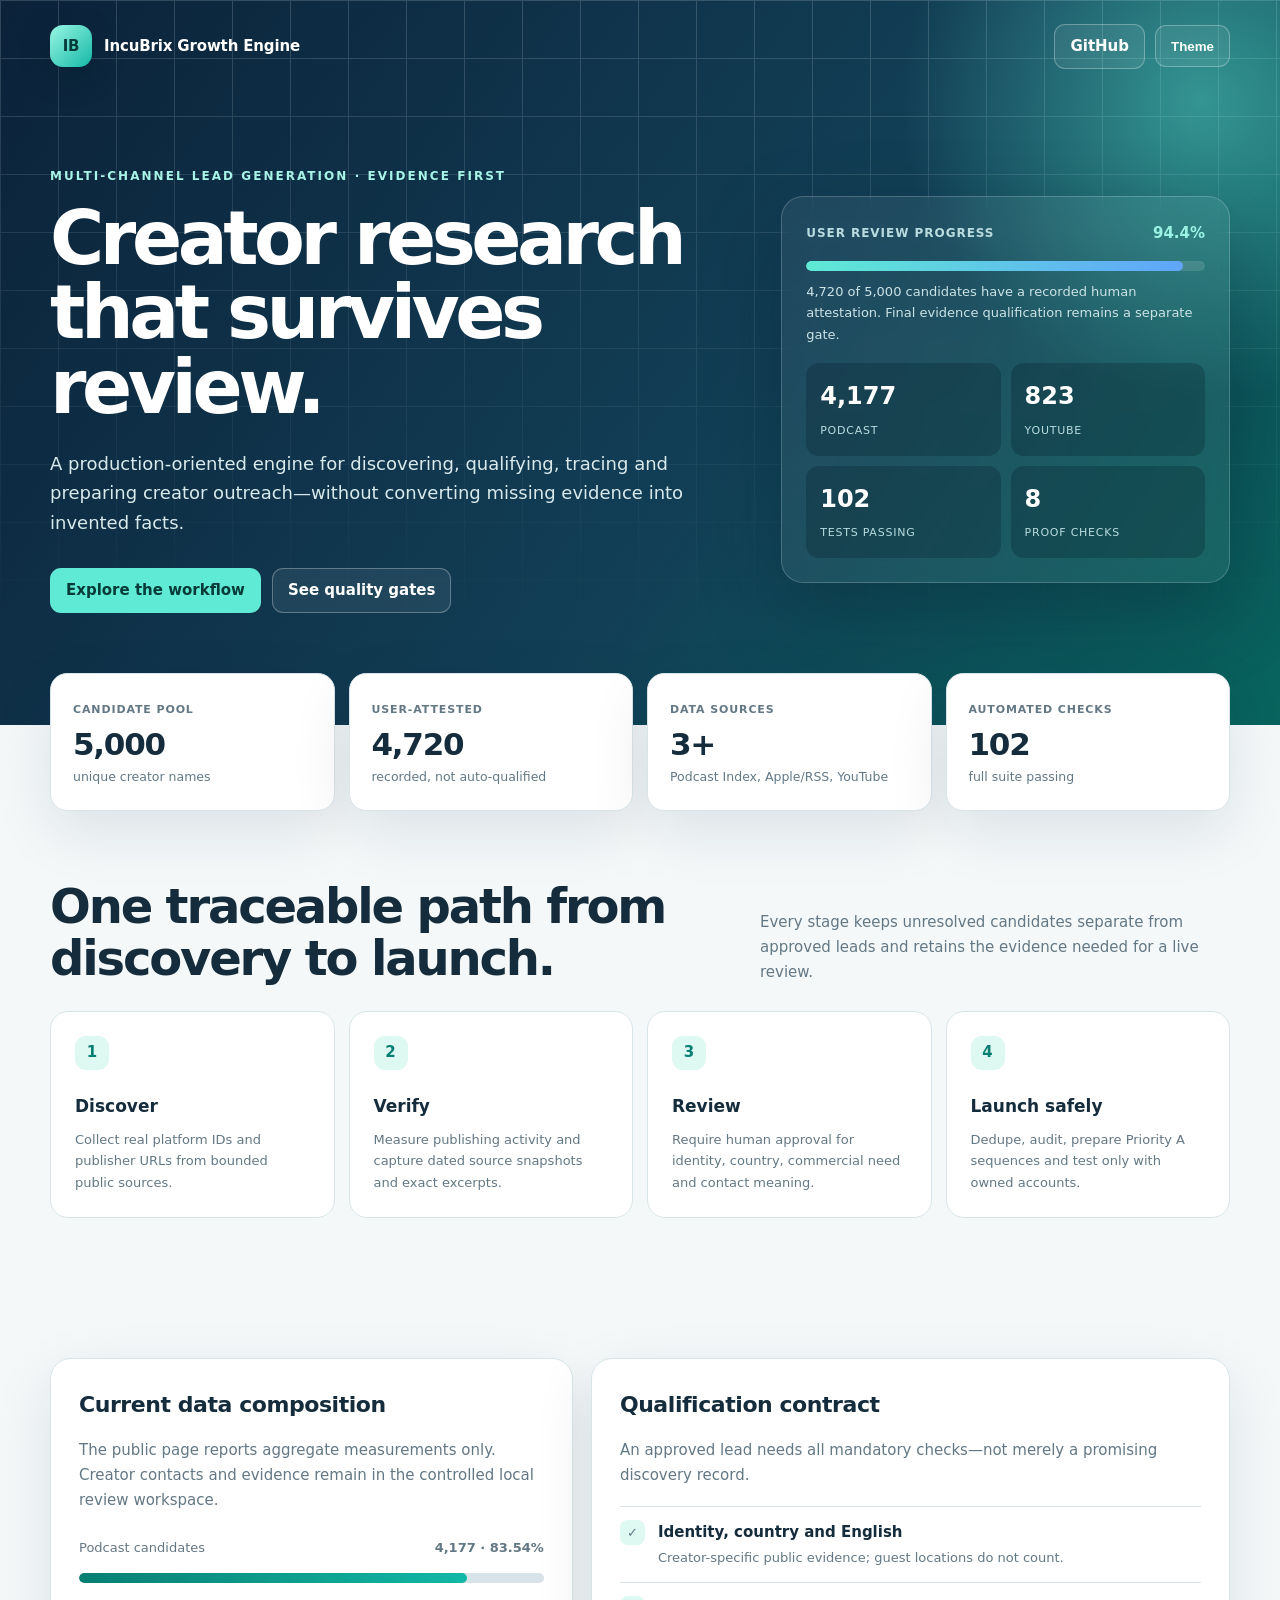
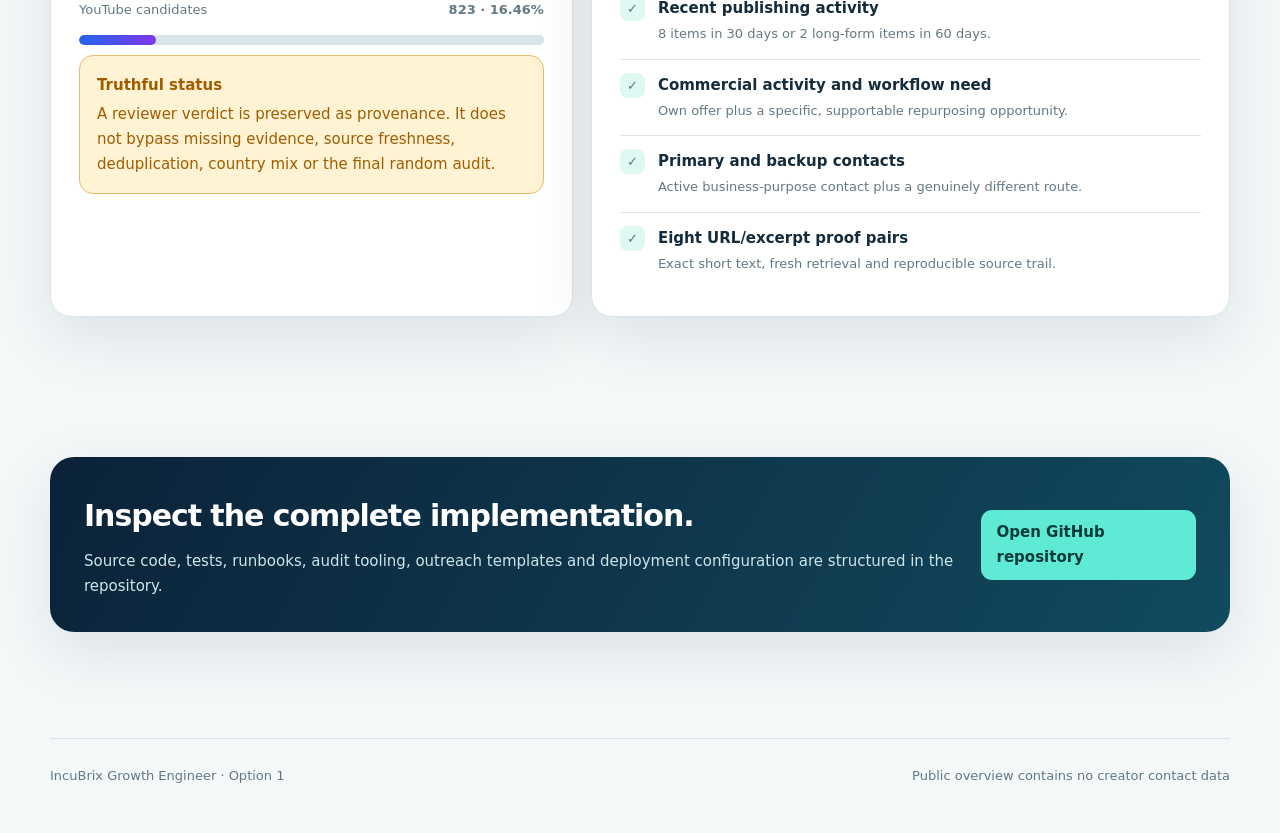
==== deploy/public/index.html @ cf48587b "Add a privacy-safe Azure dashboard deployment" ====
<!doctype html>
<html lang="en" data-theme="light">
<head>
  <meta charset="utf-8">
  <meta name="viewport" content="width=device-width, initial-scale=1">
  <meta name="description" content="IncuBrix multi-channel creator lead qualification and outreach engine — auditable evidence, human review, and safe launch tooling.">
  <meta name="color-scheme" content="light dark">
  <title>IncuBrix Growth Engine</title>
  <style>
    :root { --navy:#0b2239; --navy2:#123f56; --teal:#087f73; --teal2:#12b8a6; --blue:#2563eb; --ink:#142c3b; --muted:#637885; --canvas:#f4f8f9; --surface:#fff; --line:#d8e4e8; --mint:#def8f2; --amber:#a25c00; --amber-bg:#fff3d3; --shadow:0 20px 60px rgba(11,34,57,.10); }
    [data-theme="dark"] { --navy:#061722; --navy2:#0a2b3a; --teal:#5eead4; --teal2:#2dd4bf; --blue:#7aa2ff; --ink:#eff9fa; --muted:#a9bec7; --canvas:#061a22; --surface:#102831; --line:#29464f; --mint:#123d3a; --amber:#ffd078; --amber-bg:#493817; --shadow:0 24px 70px rgba(0,0,0,.30); }
    * { box-sizing:border-box; }
    html { scroll-behavior:smooth; }
    body { margin:0; background:var(--canvas); color:var(--ink); font:15px/1.65 Inter,ui-sans-serif,system-ui,-apple-system,"Segoe UI",sans-serif; }
    a { color:inherit; }
    button,a { outline-offset:4px; }
    :focus-visible { outline:3px solid var(--teal2); }
    .shell { width:min(1180px,calc(100% - 38px)); margin:auto; }
    .hero { position:relative; overflow:hidden; min-height:620px; color:#fff; background:linear-gradient(125deg,var(--navy),var(--navy2) 58%,#08645e); }
    .hero::before { content:""; position:absolute; inset:0; opacity:.16; background-image:linear-gradient(#fff 1px,transparent 1px),linear-gradient(90deg,#fff 1px,transparent 1px); background-size:58px 58px; mask-image:linear-gradient(to bottom,#000,transparent 88%); }
    .glow { position:absolute; width:620px; height:620px; right:-230px; top:-210px; border-radius:50%; background:radial-gradient(circle,#5eead477,transparent 68%); }
    nav { position:relative; z-index:2; display:flex; align-items:center; justify-content:space-between; padding:24px 0; }
    .brand { display:flex; align-items:center; gap:12px; font-weight:850; letter-spacing:-.01em; text-decoration:none; }
    .mark { display:grid; place-items:center; width:42px; height:42px; border-radius:13px; color:#073b3a; background:linear-gradient(135deg,#99f6e4,#14b8a6); box-shadow:0 10px 28px #031c2a66; }
    .nav-actions { display:flex; gap:10px; align-items:center; }
    .button { display:inline-flex; justify-content:center; align-items:center; min-height:42px; padding:9px 15px; border:1px solid #ffffff4a; border-radius:11px; background:#ffffff12; color:#fff; font-weight:760; text-decoration:none; cursor:pointer; }
    .button:hover { background:#ffffff22; }
    .button.primary { border-color:transparent; background:#5eead4; color:#063b39; }
    .hero-grid { position:relative; z-index:1; display:grid; grid-template-columns:1.2fr .8fr; gap:58px; align-items:center; padding:74px 0 112px; }
    .eyebrow { margin:0 0 14px; color:#a7f3e7; font-size:12px; font-weight:850; letter-spacing:.17em; text-transform:uppercase; }
    h1 { max-width:780px; margin:0; font-size:clamp(42px,6vw,74px); line-height:1.01; letter-spacing:-.06em; }
    .lead { max-width:720px; margin:24px 0 0; color:#d8e9ec; font-size:18px; }
    .cta { display:flex; flex-wrap:wrap; gap:11px; margin-top:30px; }
    .signal-card { padding:24px; border:1px solid #ffffff32; border-radius:22px; background:#ffffff0f; backdrop-filter:blur(10px); box-shadow:0 28px 80px #061a2a55; }
    .signal-head { display:flex; justify-content:space-between; gap:14px; align-items:center; }
    .signal-head span { color:#b9dce0; font-size:12px; font-weight:800; letter-spacing:.08em; text-transform:uppercase; }
    .signal-head strong { color:#9af3e5; }
    .bar { height:10px; margin:15px 0 10px; border-radius:99px; overflow:hidden; background:#ffffff20; }
    .bar span { display:block; width:94.4%; height:100%; border-radius:inherit; background:linear-gradient(90deg,#5eead4,#60a5fa); }
    .signal-card p { margin:0; color:#cce3e6; font-size:13px; }
    .mini-grid { display:grid; grid-template-columns:1fr 1fr; gap:10px; margin-top:18px; }
    .mini { padding:14px; border-radius:13px; background:#061b2844; }
    .mini strong { display:block; font-size:24px; }
    .mini span { color:#b9dce0; font-size:11px; text-transform:uppercase; letter-spacing:.07em; }
    main { margin-top:-52px; position:relative; z-index:3; }
    .metrics { display:grid; grid-template-columns:repeat(4,1fr); gap:14px; }
    .metric,.panel { border:1px solid var(--line); background:var(--surface); box-shadow:var(--shadow); }
    .metric { padding:22px; border-radius:17px; }
    .metric span { color:var(--muted); font-size:11px; font-weight:830; letter-spacing:.08em; text-transform:uppercase; }
    .metric strong { display:block; margin-top:7px; font-size:31px; line-height:1.1; letter-spacing:-.04em; }
    .metric small { display:block; margin-top:6px; color:var(--muted); }
    section { padding:70px 0; }
    .section-head { display:flex; align-items:end; justify-content:space-between; gap:30px; margin-bottom:26px; }
    .section-head h2 { max-width:650px; margin:0; font-size:clamp(30px,4vw,48px); line-height:1.08; letter-spacing:-.045em; }
    .section-head p { max-width:470px; margin:0; color:var(--muted); }
    .workflow { display:grid; grid-template-columns:repeat(4,1fr); gap:14px; }
    .step { position:relative; padding:24px; border:1px solid var(--line); border-radius:18px; background:var(--surface); }
    .step b { display:grid; place-items:center; width:34px; height:34px; margin-bottom:22px; border-radius:11px; background:var(--mint); color:var(--teal); }
    .step h3 { margin:0; font-size:17px; }
    .step p { margin:9px 0 0; color:var(--muted); font-size:13px; }
    .split { display:grid; grid-template-columns:.9fr 1.1fr; gap:18px; }
    .panel { padding:28px; border-radius:21px; }
    .panel h3 { margin:0; font-size:22px; letter-spacing:-.02em; }
    .panel > p { color:var(--muted); }
    .gate { display:flex; gap:13px; padding:13px 0; border-top:1px solid var(--line); }
    .gate:first-of-type { margin-top:18px; }
    .check { flex:0 0 auto; display:grid; place-items:center; width:25px; height:25px; border-radius:8px; background:var(--mint); color:var(--teal); font-weight:900; }
    .gate strong { display:block; }
    .gate span { color:var(--muted); font-size:13px; }
    .truth { padding:17px; border:1px solid #e5bd6c; border-radius:14px; background:var(--amber-bg); color:var(--amber); }
    .truth strong { display:block; margin-bottom:4px; }
    .source-bars { margin-top:24px; }
    .source { margin-top:16px; }
    .source-label { display:flex; justify-content:space-between; color:var(--muted); font-size:13px; }
    .source .bar { background:var(--line); }
    .source .bar span { width:83.54%; background:linear-gradient(90deg,var(--teal),var(--teal2)); }
    .source.youtube .bar span { width:16.46%; background:linear-gradient(90deg,var(--blue),#7c3aed); }
    .repo { display:flex; align-items:center; justify-content:space-between; gap:26px; padding:34px; border-radius:24px; color:#fff; background:linear-gradient(120deg,var(--navy),#114a5e); box-shadow:var(--shadow); }
    .repo h2 { margin:0; font-size:30px; letter-spacing:-.035em; }
    .repo p { margin:8px 0 0; color:#cde5e8; }
    footer { padding:36px 0 46px; color:var(--muted); font-size:13px; }
    .footer { display:flex; justify-content:space-between; gap:20px; border-top:1px solid var(--line); padding-top:26px; }
    @media(max-width:900px) { .hero-grid,.split { grid-template-columns:1fr; } .signal-card { max-width:600px; } .metrics,.workflow { grid-template-columns:1fr 1fr; } .section-head { display:block; } .section-head p { margin-top:14px; } }
    @media(max-width:580px) { .shell { width:min(100% - 24px,1180px); } .hero { min-height:auto; } .hero-grid { padding:52px 0 88px; } .metrics,.workflow { grid-template-columns:1fr; } .nav-actions .button:first-child { display:none; } .repo,.footer { display:block; } .repo .button { margin-top:20px; } h1 { font-size:43px; } }
    @media(prefers-reduced-motion:reduce) { * { scroll-behavior:auto !important; } }
  </style>
</head>
<body>
  <header class="hero">
    <div class="glow"></div>
    <div class="shell">
      <nav aria-label="Main navigation">
        <a class="brand" href="#top"><span class="mark">IB</span><span>IncuBrix Growth Engine</span></a>
        <div class="nav-actions"><a class="button" href="https://github.com/Gideon-sam/MULTI-CHANNEL-LEAD-GENERATION-AND-OUTREACH-ENGINE">GitHub</a><button class="button" id="theme" type="button" aria-label="Switch color theme">Theme</button></div>
      </nav>
      <div class="hero-grid" id="top">
        <div>
          <p class="eyebrow">Multi-channel lead generation · evidence first</p>
          <h1>Creator research that survives review.</h1>
          <p class="lead">A production-oriented engine for discovering, qualifying, tracing and preparing creator outreach—without converting missing evidence into invented facts.</p>
          <div class="cta"><a class="button primary" href="#workflow">Explore the workflow</a><a class="button" href="#quality">See quality gates</a></div>
        </div>
        <aside class="signal-card" aria-label="Current review progress">
          <div class="signal-head"><span>User review progress</span><strong>94.4%</strong></div>
          <div class="bar"><span></span></div>
          <p>4,720 of 5,000 candidates have a recorded human attestation. Final evidence qualification remains a separate gate.</p>
          <div class="mini-grid"><div class="mini"><strong>4,177</strong><span>Podcast</span></div><div class="mini"><strong>823</strong><span>YouTube</span></div><div class="mini"><strong>102</strong><span>Tests passing</span></div><div class="mini"><strong>8</strong><span>Proof checks</span></div></div>
        </aside>
      </div>
    </div>
  </header>

  <main>
    <div class="shell metrics" aria-label="Measured project status">
      <article class="metric"><span>Candidate pool</span><strong>5,000</strong><small>unique creator names</small></article>
      <article class="metric"><span>User-attested</span><strong>4,720</strong><small>recorded, not auto-qualified</small></article>
      <article class="metric"><span>Data sources</span><strong>3+</strong><small>Podcast Index, Apple/RSS, YouTube</small></article>
      <article class="metric"><span>Automated checks</span><strong>102</strong><small>full suite passing</small></article>
    </div>

    <section id="workflow">
      <div class="shell">
        <div class="section-head"><h2>One traceable path from discovery to launch.</h2><p>Every stage keeps unresolved candidates separate from approved leads and retains the evidence needed for a live review.</p></div>
        <div class="workflow">
          <article class="step"><b>1</b><h3>Discover</h3><p>Collect real platform IDs and publisher URLs from bounded public sources.</p></article>
          <article class="step"><b>2</b><h3>Verify</h3><p>Measure publishing activity and capture dated source snapshots and exact excerpts.</p></article>
          <article class="step"><b>3</b><h3>Review</h3><p>Require human approval for identity, country, commercial need and contact meaning.</p></article>
          <article class="step"><b>4</b><h3>Launch safely</h3><p>Dedupe, audit, prepare Priority A sequences and test only with owned accounts.</p></article>
        </div>
      </div>
    </section>

    <section id="quality">
      <div class="shell split">
        <article class="panel">
          <h3>Current data composition</h3>
          <p>The public page reports aggregate measurements only. Creator contacts and evidence remain in the controlled local review workspace.</p>
          <div class="source-bars"><div class="source"><div class="source-label"><span>Podcast candidates</span><strong>4,177 · 83.54%</strong></div><div class="bar"><span></span></div></div><div class="source youtube"><div class="source-label"><span>YouTube candidates</span><strong>823 · 16.46%</strong></div><div class="bar"><span></span></div></div></div>
          <div class="truth"><strong>Truthful status</strong>A reviewer verdict is preserved as provenance. It does not bypass missing evidence, source freshness, deduplication, country mix or the final random audit.</div>
        </article>
        <article class="panel">
          <h3>Qualification contract</h3>
          <p>An approved lead needs all mandatory checks—not merely a promising discovery record.</p>
          <div class="gate"><span class="check">✓</span><div><strong>Identity, country and English</strong><span>Creator-specific public evidence; guest locations do not count.</span></div></div>
          <div class="gate"><span class="check">✓</span><div><strong>Recent publishing activity</strong><span>8 items in 30 days or 2 long-form items in 60 days.</span></div></div>
          <div class="gate"><span class="check">✓</span><div><strong>Commercial activity and workflow need</strong><span>Own offer plus a specific, supportable repurposing opportunity.</span></div></div>
          <div class="gate"><span class="check">✓</span><div><strong>Primary and backup contacts</strong><span>Active business-purpose contact plus a genuinely different route.</span></div></div>
          <div class="gate"><span class="check">✓</span><div><strong>Eight URL/excerpt proof pairs</strong><span>Exact short text, fresh retrieval and reproducible source trail.</span></div></div>
        </article>
      </div>
    </section>

    <section>
      <div class="shell repo"><div><h2>Inspect the complete implementation.</h2><p>Source code, tests, runbooks, audit tooling, outreach templates and deployment configuration are structured in the repository.</p></div><a class="button primary" href="https://github.com/Gideon-sam/MULTI-CHANNEL-LEAD-GENERATION-AND-OUTREACH-ENGINE">Open GitHub repository</a></div>
    </section>
  </main>

  <footer><div class="shell footer"><span>IncuBrix Growth Engineer · Option 1</span><span>Public overview contains no creator contact data</span></div></footer>
  <script>
    'use strict';
    const root = document.documentElement;
    const saved = localStorage.getItem('incubrix-public-theme');
    if (saved) root.dataset.theme = saved;
    document.querySelector('#theme').addEventListener('click', () => {
      root.dataset.theme = root.dataset.theme === 'dark' ? 'light' : 'dark';
      localStorage.setItem('incubrix-public-theme', root.dataset.theme);
    });
  </script>
</body>
</html>
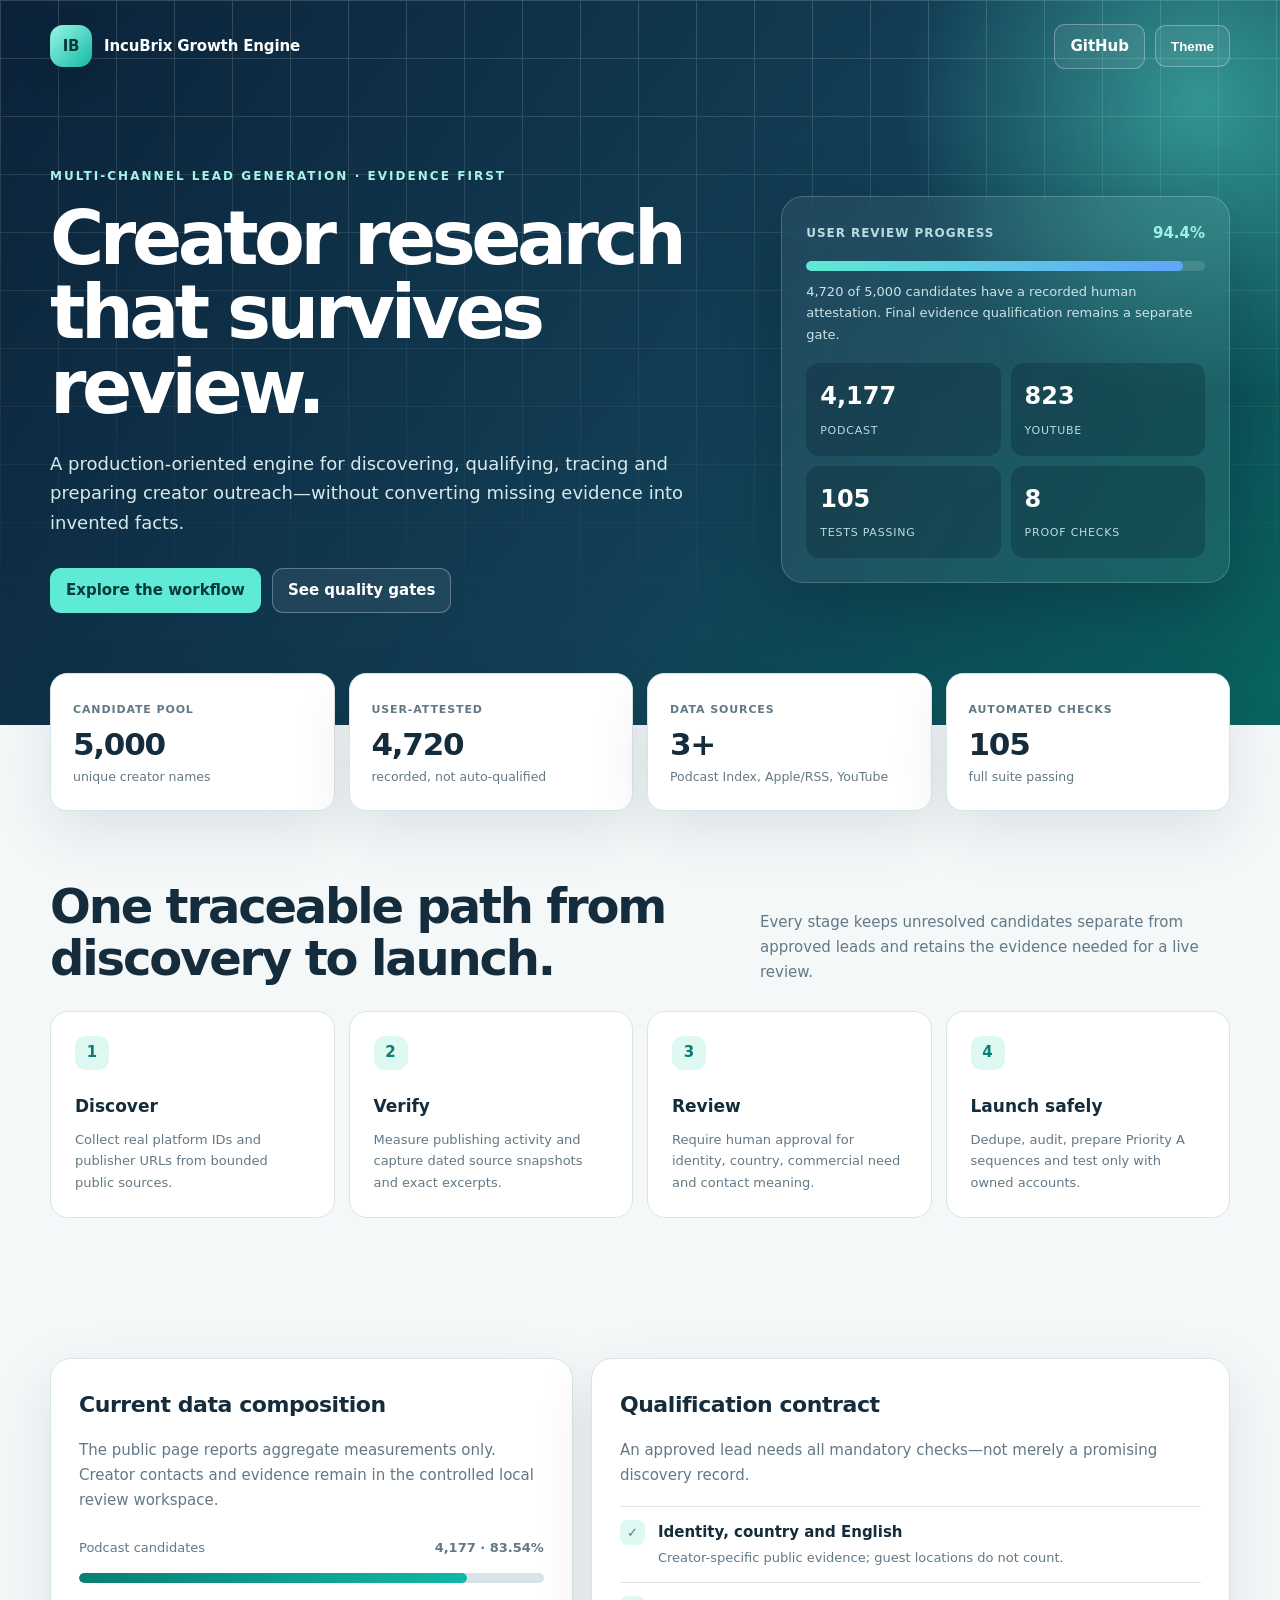
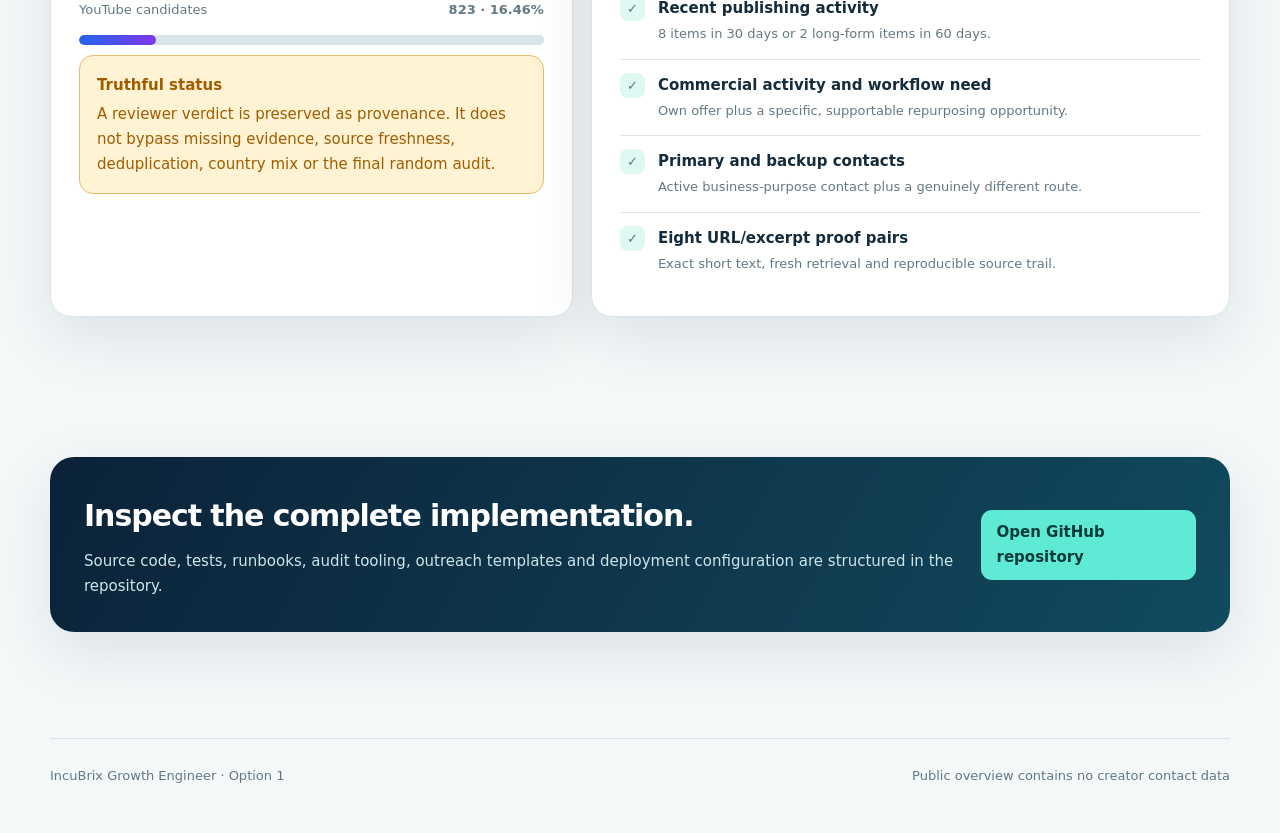
==== commit 5413ad46: "Harden Azure deployment revision reporting" ====
--- a/deploy/public/index.html
+++ b/deploy/public/index.html
@@ -104,7 +104,7 @@
           <div class="signal-head"><span>User review progress</span><strong>94.4%</strong></div>
           <div class="bar"><span></span></div>
           <p>4,720 of 5,000 candidates have a recorded human attestation. Final evidence qualification remains a separate gate.</p>
-          <div class="mini-grid"><div class="mini"><strong>4,177</strong><span>Podcast</span></div><div class="mini"><strong>823</strong><span>YouTube</span></div><div class="mini"><strong>102</strong><span>Tests passing</span></div><div class="mini"><strong>8</strong><span>Proof checks</span></div></div>
+          <div class="mini-grid"><div class="mini"><strong>4,177</strong><span>Podcast</span></div><div class="mini"><strong>823</strong><span>YouTube</span></div><div class="mini"><strong>105</strong><span>Tests passing</span></div><div class="mini"><strong>8</strong><span>Proof checks</span></div></div>
         </aside>
       </div>
     </div>
@@ -115,7 +115,7 @@
       <article class="metric"><span>Candidate pool</span><strong>5,000</strong><small>unique creator names</small></article>
       <article class="metric"><span>User-attested</span><strong>4,720</strong><small>recorded, not auto-qualified</small></article>
       <article class="metric"><span>Data sources</span><strong>3+</strong><small>Podcast Index, Apple/RSS, YouTube</small></article>
-      <article class="metric"><span>Automated checks</span><strong>102</strong><small>full suite passing</small></article>
+      <article class="metric"><span>Automated checks</span><strong>105</strong><small>full suite passing</small></article>
     </div>
 
     <section id="workflow">
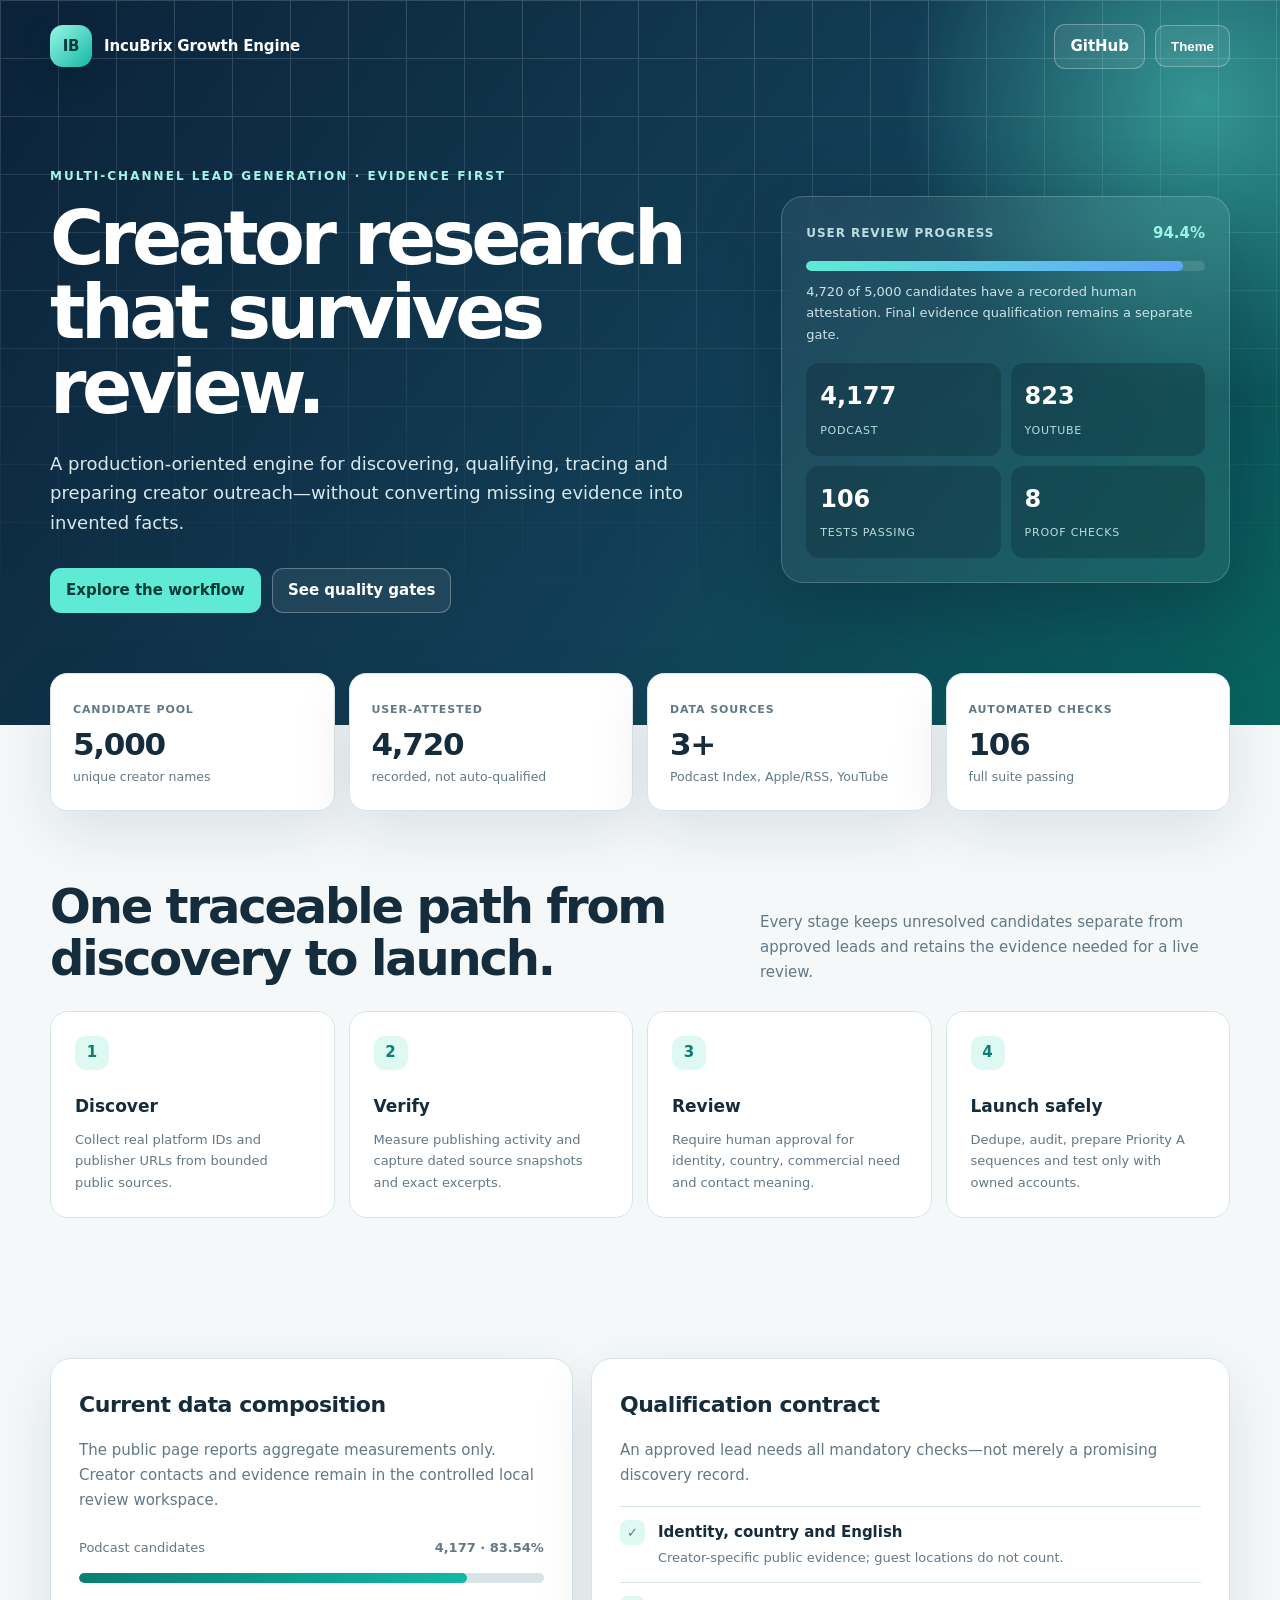
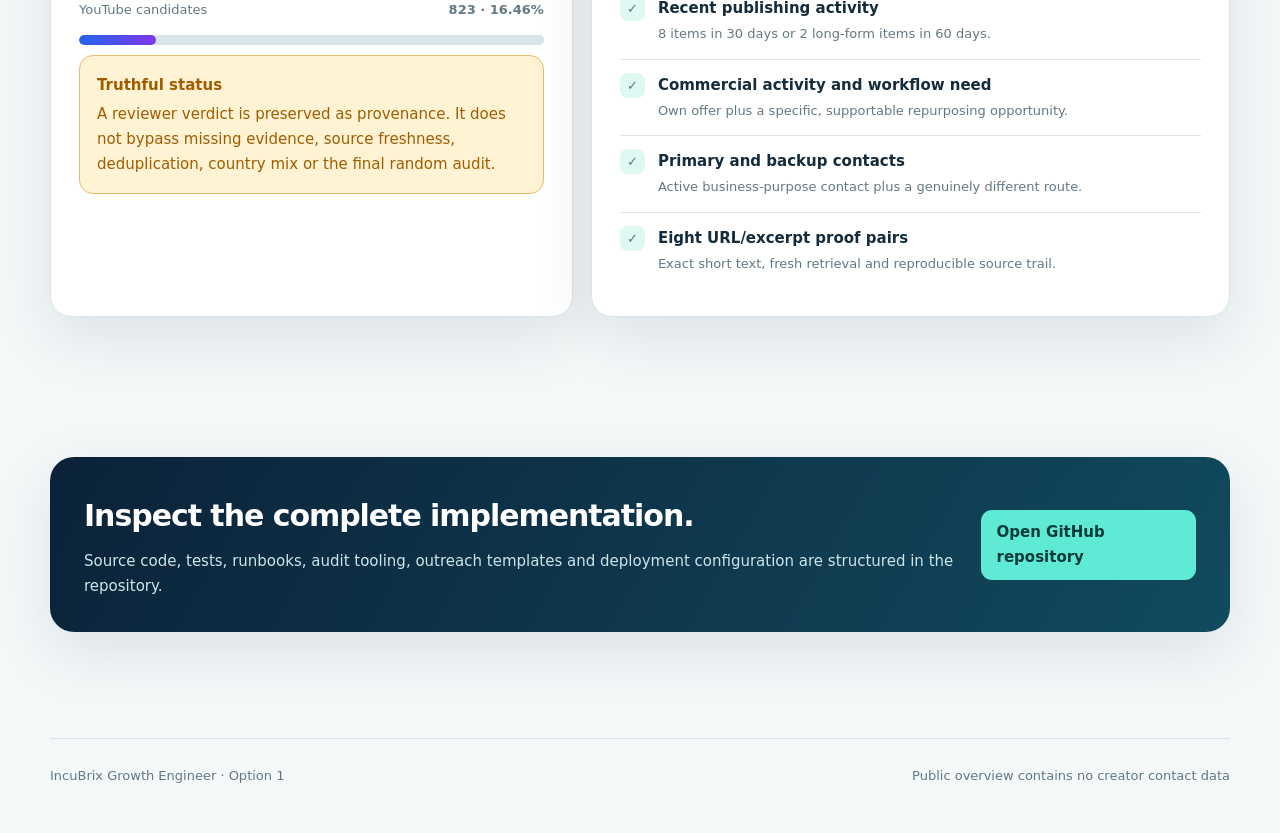
==== commit 4b777841: "Match review evidence by creator ID and finalize deployment handoff" ====
--- a/deploy/public/index.html
+++ b/deploy/public/index.html
@@ -104,7 +104,7 @@
           <div class="signal-head"><span>User review progress</span><strong>94.4%</strong></div>
           <div class="bar"><span></span></div>
           <p>4,720 of 5,000 candidates have a recorded human attestation. Final evidence qualification remains a separate gate.</p>
-          <div class="mini-grid"><div class="mini"><strong>4,177</strong><span>Podcast</span></div><div class="mini"><strong>823</strong><span>YouTube</span></div><div class="mini"><strong>105</strong><span>Tests passing</span></div><div class="mini"><strong>8</strong><span>Proof checks</span></div></div>
+          <div class="mini-grid"><div class="mini"><strong>4,177</strong><span>Podcast</span></div><div class="mini"><strong>823</strong><span>YouTube</span></div><div class="mini"><strong>106</strong><span>Tests passing</span></div><div class="mini"><strong>8</strong><span>Proof checks</span></div></div>
         </aside>
       </div>
     </div>
@@ -115,7 +115,7 @@
       <article class="metric"><span>Candidate pool</span><strong>5,000</strong><small>unique creator names</small></article>
       <article class="metric"><span>User-attested</span><strong>4,720</strong><small>recorded, not auto-qualified</small></article>
       <article class="metric"><span>Data sources</span><strong>3+</strong><small>Podcast Index, Apple/RSS, YouTube</small></article>
-      <article class="metric"><span>Automated checks</span><strong>105</strong><small>full suite passing</small></article>
+      <article class="metric"><span>Automated checks</span><strong>106</strong><small>full suite passing</small></article>
     </div>
 
     <section id="workflow">
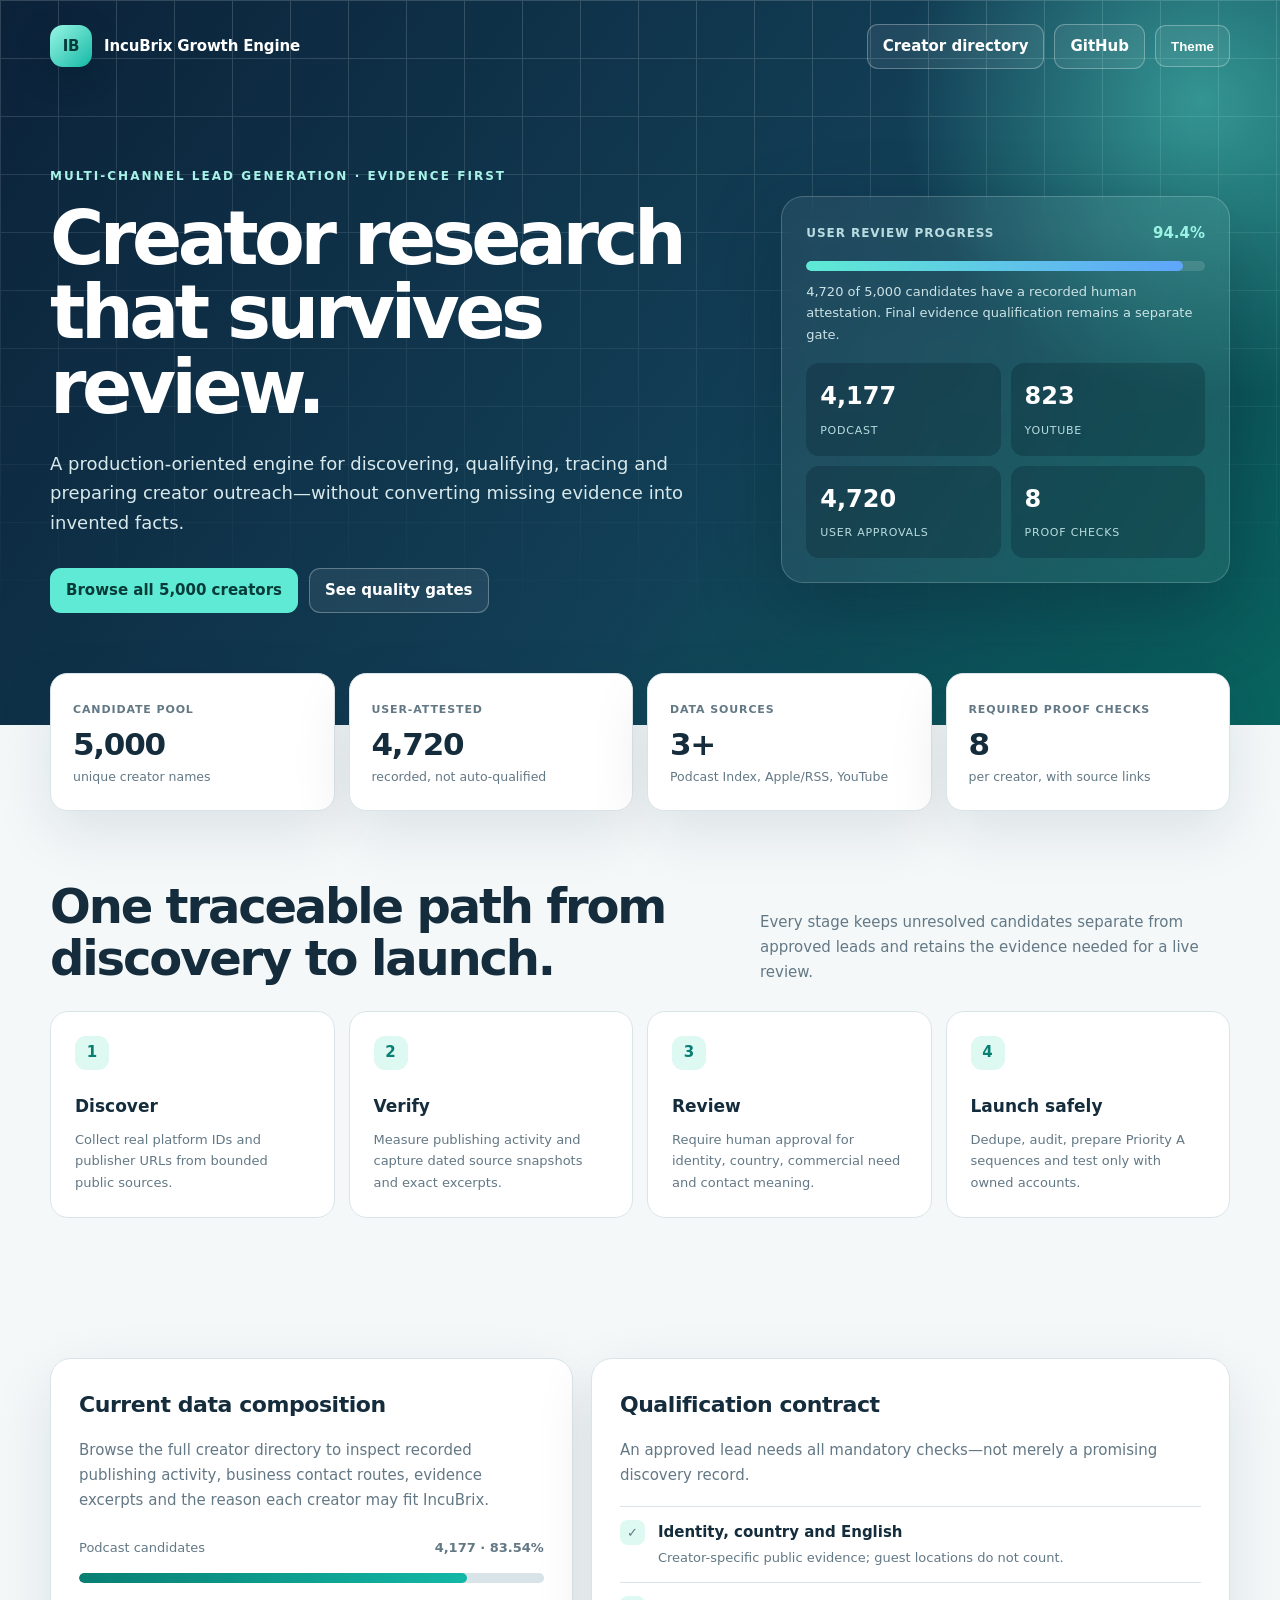
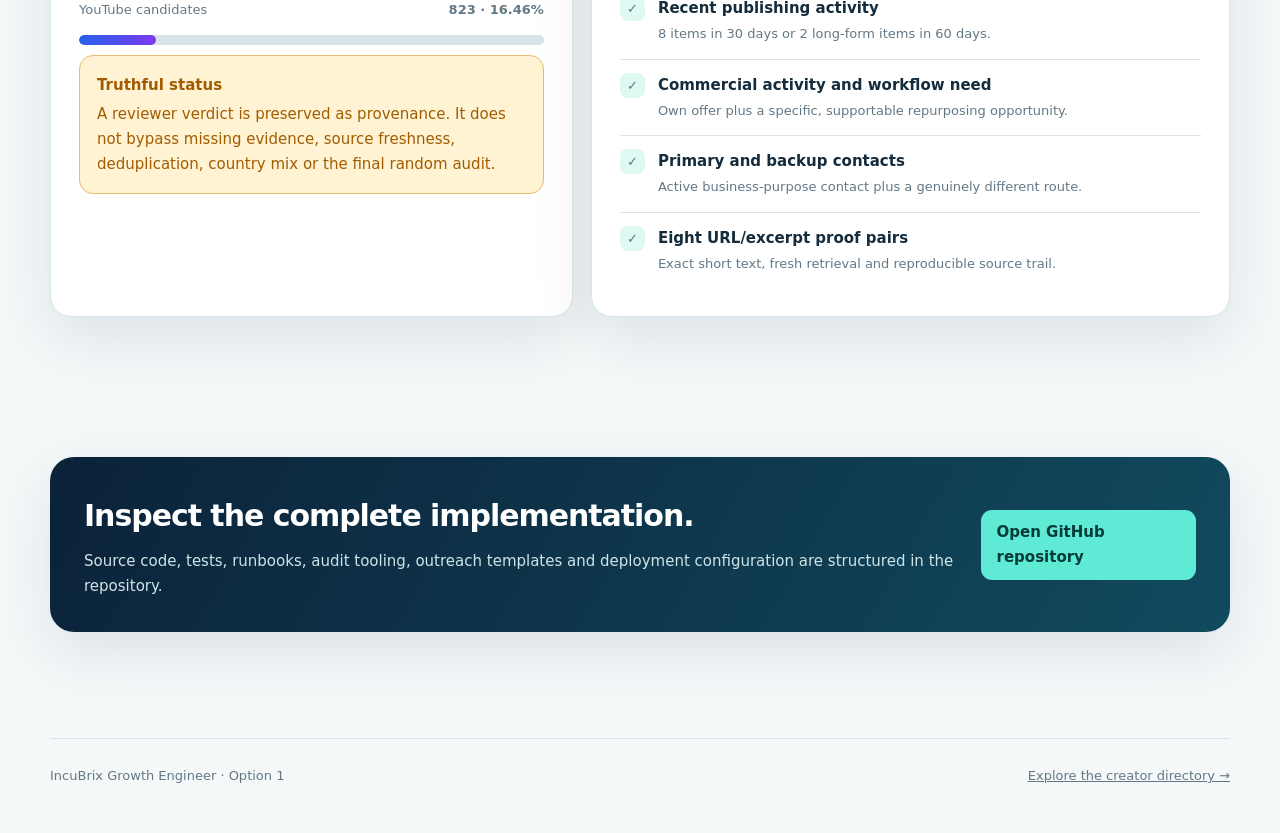
==== commit 9ea4751b: "Add final submission workbook, leads CSV, and verified audit deliverables" ====
--- a/deploy/public/index.html
+++ b/deploy/public/index.html
@@ -91,20 +91,20 @@
     <div class="shell">
       <nav aria-label="Main navigation">
         <a class="brand" href="#top"><span class="mark">IB</span><span>IncuBrix Growth Engine</span></a>
-        <div class="nav-actions"><a class="button" href="https://github.com/Gideon-sam/MULTI-CHANNEL-LEAD-GENERATION-AND-OUTREACH-ENGINE">GitHub</a><button class="button" id="theme" type="button" aria-label="Switch color theme">Theme</button></div>
+        <div class="nav-actions"><a class="button" href="creators/">Creator directory</a><a class="button" href="https://github.com/Gideon-sam/MULTI-CHANNEL-LEAD-GENERATION-AND-OUTREACH-ENGINE">GitHub</a><button class="button" id="theme" type="button" aria-label="Switch color theme">Theme</button></div>
       </nav>
       <div class="hero-grid" id="top">
         <div>
           <p class="eyebrow">Multi-channel lead generation · evidence first</p>
           <h1>Creator research that survives review.</h1>
           <p class="lead">A production-oriented engine for discovering, qualifying, tracing and preparing creator outreach—without converting missing evidence into invented facts.</p>
-          <div class="cta"><a class="button primary" href="#workflow">Explore the workflow</a><a class="button" href="#quality">See quality gates</a></div>
+          <div class="cta"><a class="button primary" href="creators/">Browse all 5,000 creators</a><a class="button" href="#quality">See quality gates</a></div>
         </div>
         <aside class="signal-card" aria-label="Current review progress">
           <div class="signal-head"><span>User review progress</span><strong>94.4%</strong></div>
           <div class="bar"><span></span></div>
           <p>4,720 of 5,000 candidates have a recorded human attestation. Final evidence qualification remains a separate gate.</p>
-          <div class="mini-grid"><div class="mini"><strong>4,177</strong><span>Podcast</span></div><div class="mini"><strong>823</strong><span>YouTube</span></div><div class="mini"><strong>106</strong><span>Tests passing</span></div><div class="mini"><strong>8</strong><span>Proof checks</span></div></div>
+          <div class="mini-grid"><div class="mini"><strong>4,177</strong><span>Podcast</span></div><div class="mini"><strong>823</strong><span>YouTube</span></div><div class="mini"><strong>4,720</strong><span>User approvals</span></div><div class="mini"><strong>8</strong><span>Proof checks</span></div></div>
         </aside>
       </div>
     </div>
@@ -115,7 +115,7 @@
       <article class="metric"><span>Candidate pool</span><strong>5,000</strong><small>unique creator names</small></article>
       <article class="metric"><span>User-attested</span><strong>4,720</strong><small>recorded, not auto-qualified</small></article>
       <article class="metric"><span>Data sources</span><strong>3+</strong><small>Podcast Index, Apple/RSS, YouTube</small></article>
-      <article class="metric"><span>Automated checks</span><strong>106</strong><small>full suite passing</small></article>
+      <article class="metric"><span>Required proof checks</span><strong>8</strong><small>per creator, with source links</small></article>
     </div>
 
     <section id="workflow">
@@ -134,7 +134,7 @@
       <div class="shell split">
         <article class="panel">
           <h3>Current data composition</h3>
-          <p>The public page reports aggregate measurements only. Creator contacts and evidence remain in the controlled local review workspace.</p>
+          <p>Browse the full creator directory to inspect recorded publishing activity, business contact routes, evidence excerpts and the reason each creator may fit IncuBrix.</p>
           <div class="source-bars"><div class="source"><div class="source-label"><span>Podcast candidates</span><strong>4,177 · 83.54%</strong></div><div class="bar"><span></span></div></div><div class="source youtube"><div class="source-label"><span>YouTube candidates</span><strong>823 · 16.46%</strong></div><div class="bar"><span></span></div></div></div>
           <div class="truth"><strong>Truthful status</strong>A reviewer verdict is preserved as provenance. It does not bypass missing evidence, source freshness, deduplication, country mix or the final random audit.</div>
         </article>
@@ -155,7 +155,7 @@
     </section>
   </main>
 
-  <footer><div class="shell footer"><span>IncuBrix Growth Engineer · Option 1</span><span>Public overview contains no creator contact data</span></div></footer>
+  <footer><div class="shell footer"><span>IncuBrix Growth Engineer · Option 1</span><a href="creators/">Explore the creator directory →</a></div></footer>
   <script>
     'use strict';
     const root = document.documentElement;
